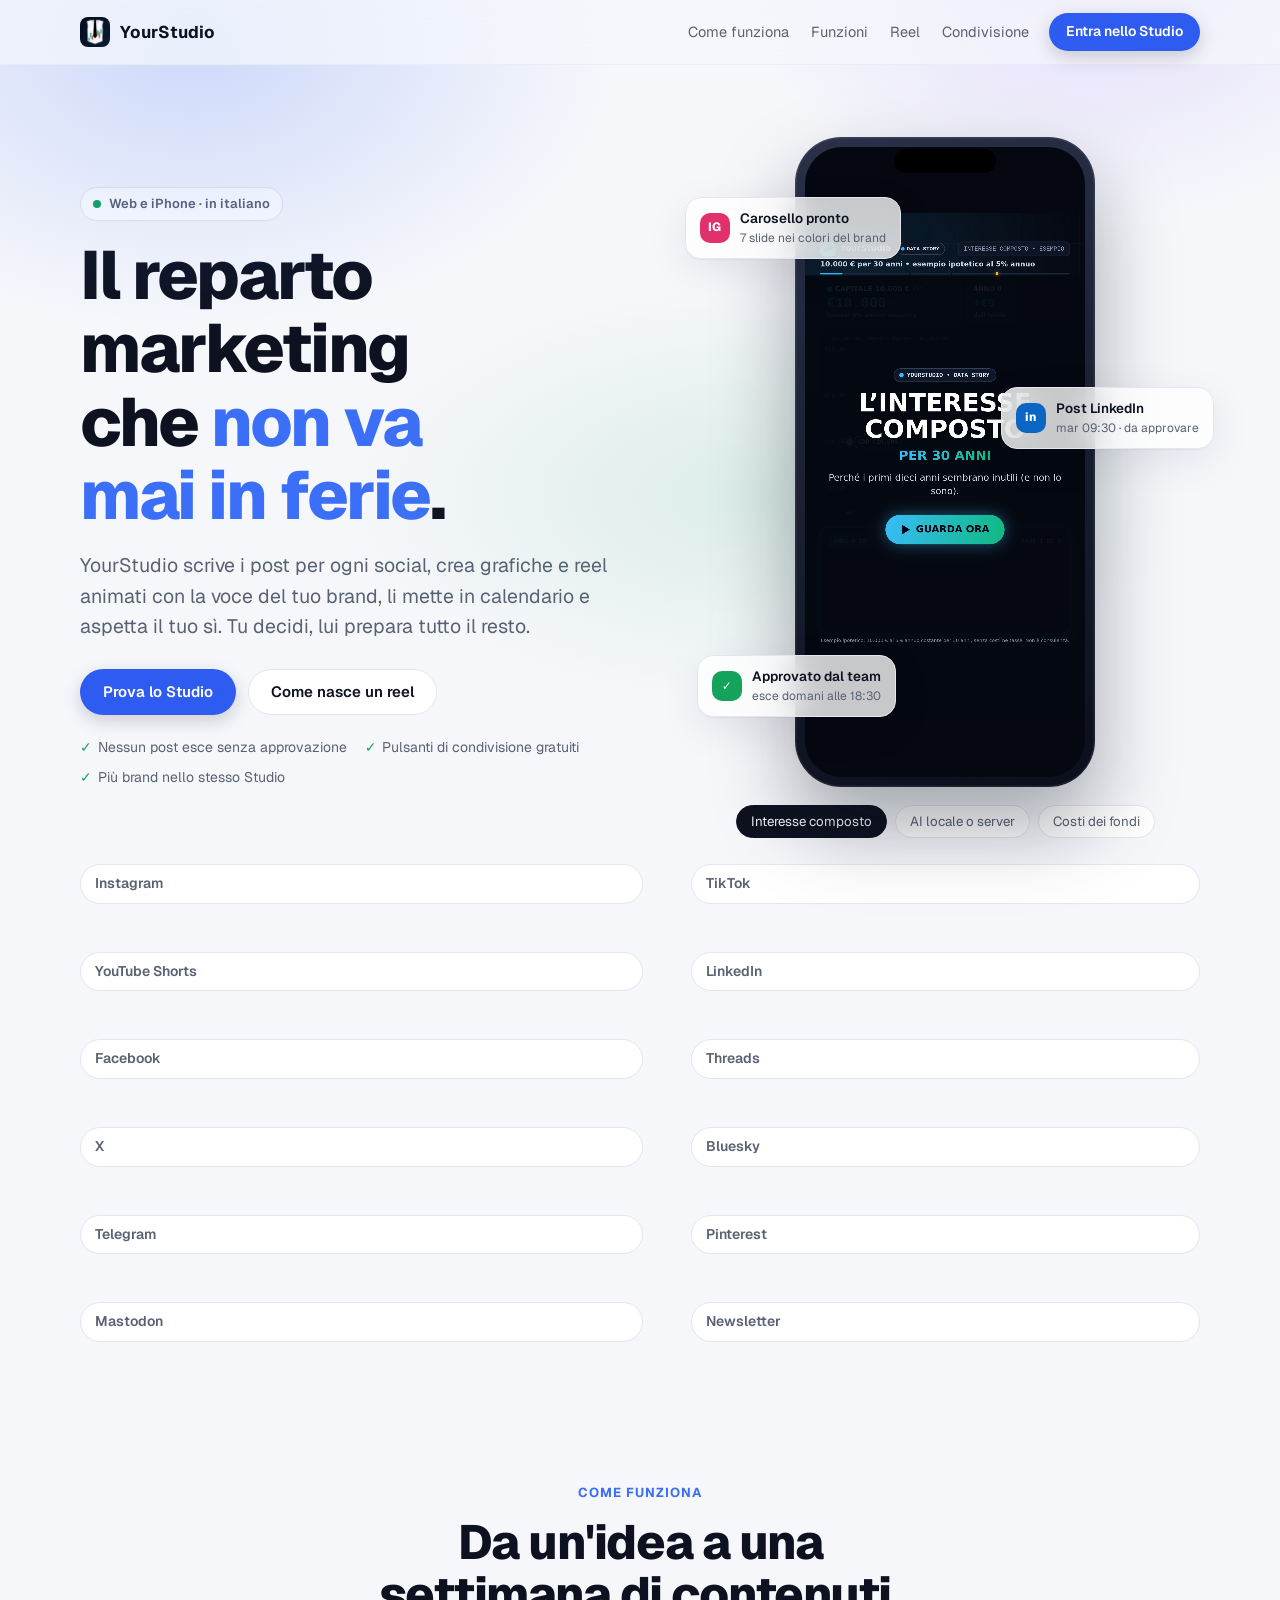
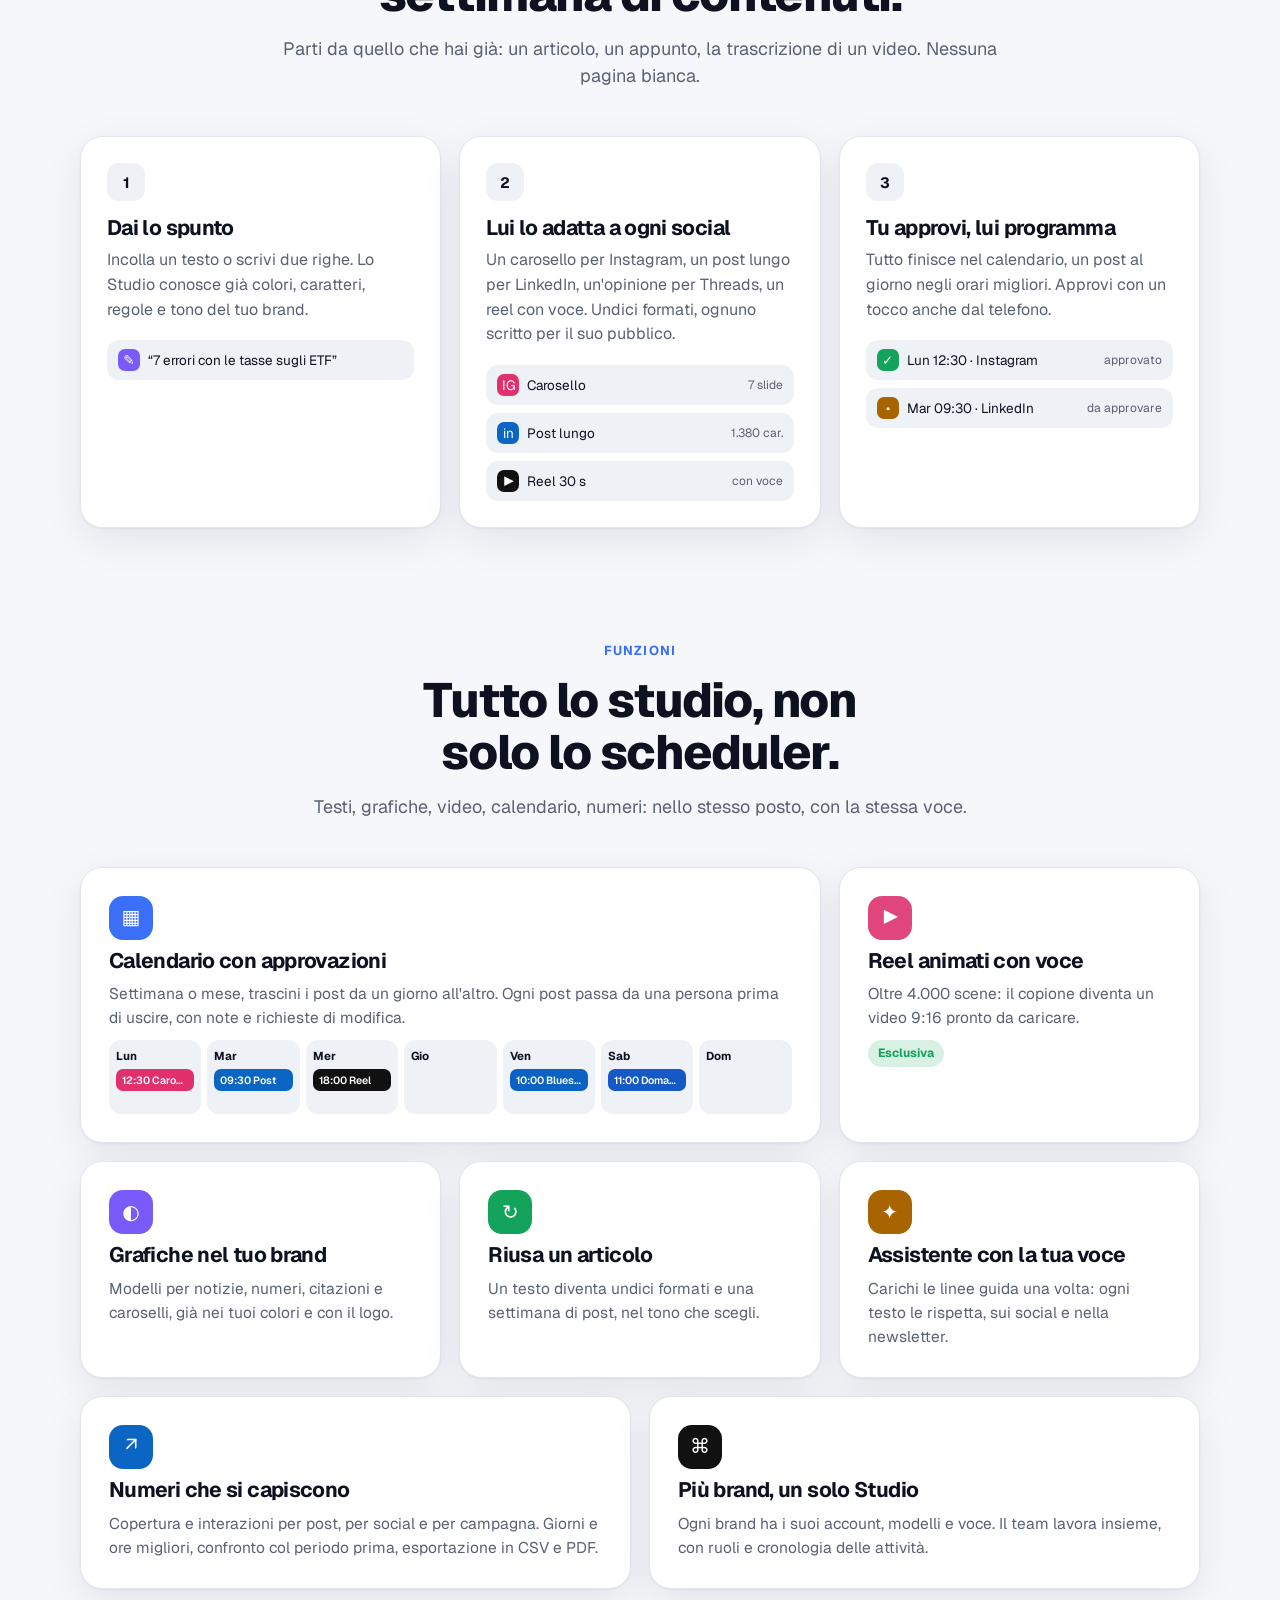
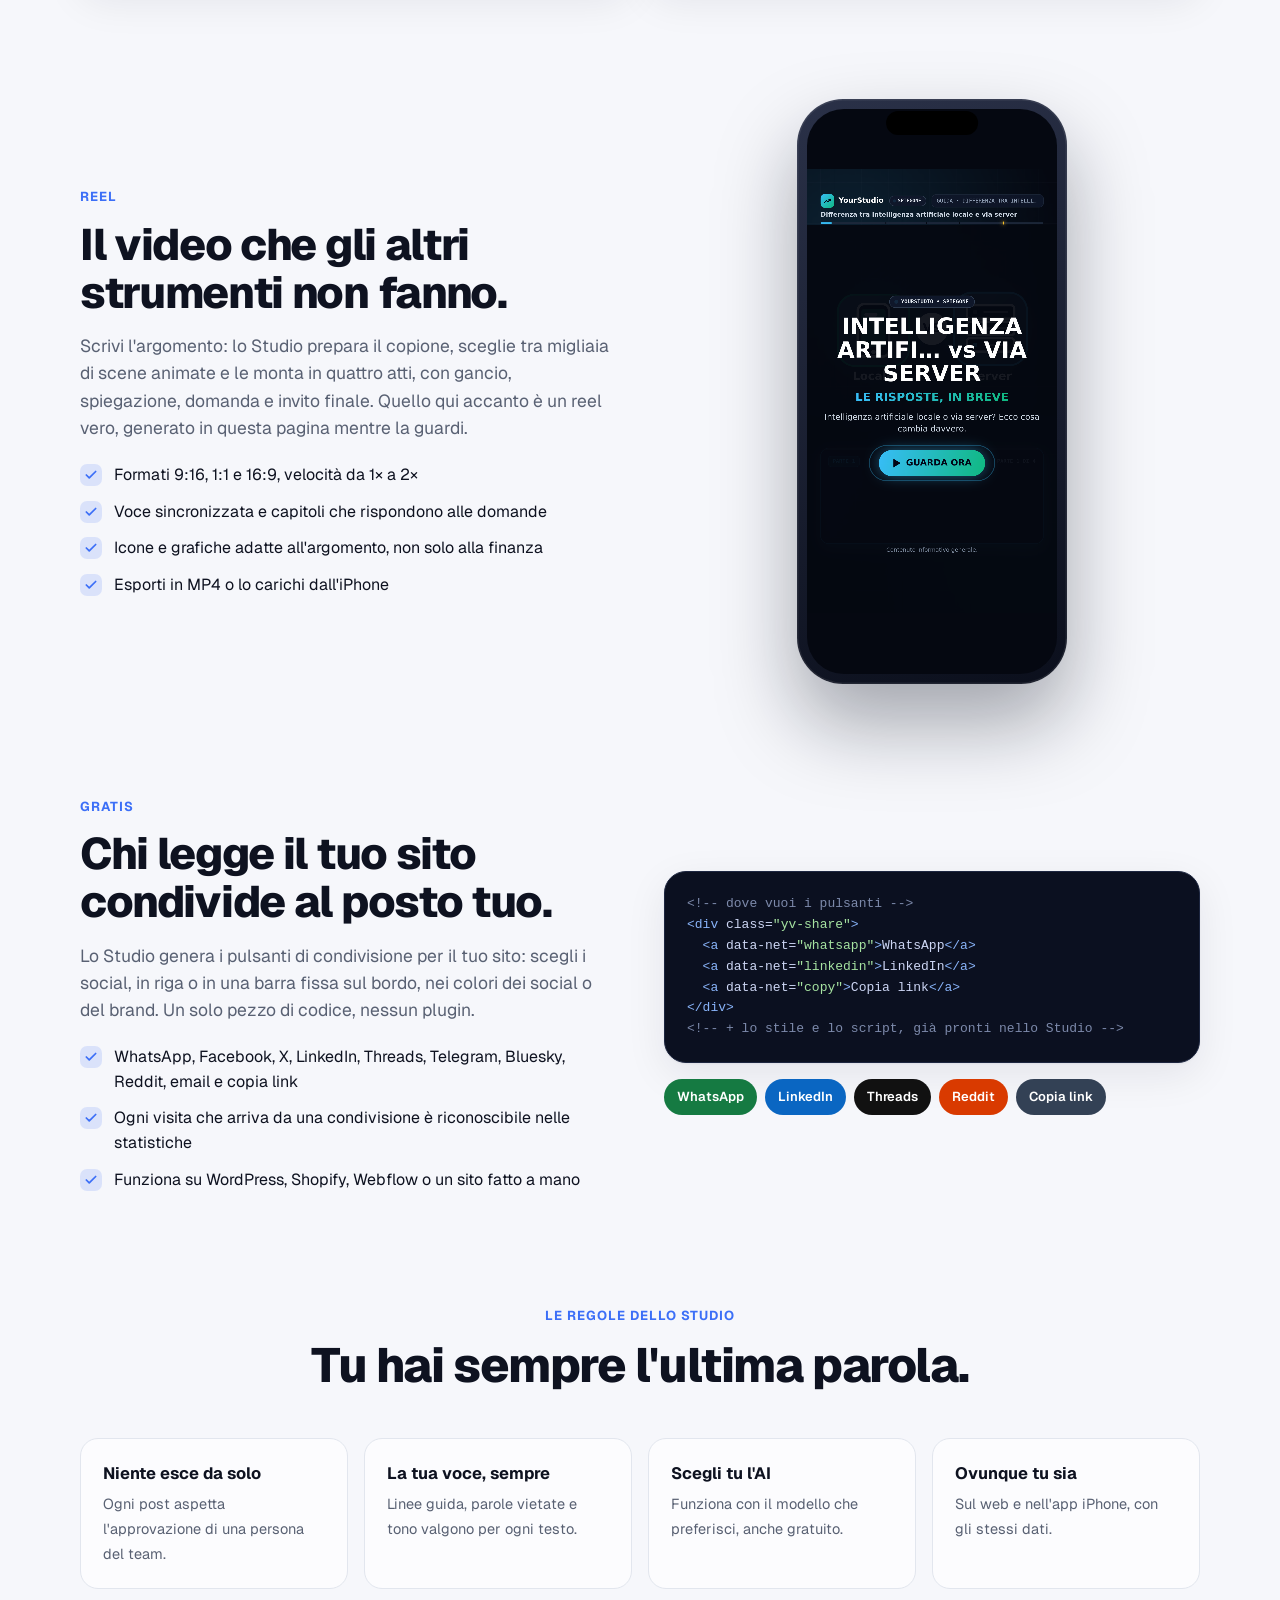
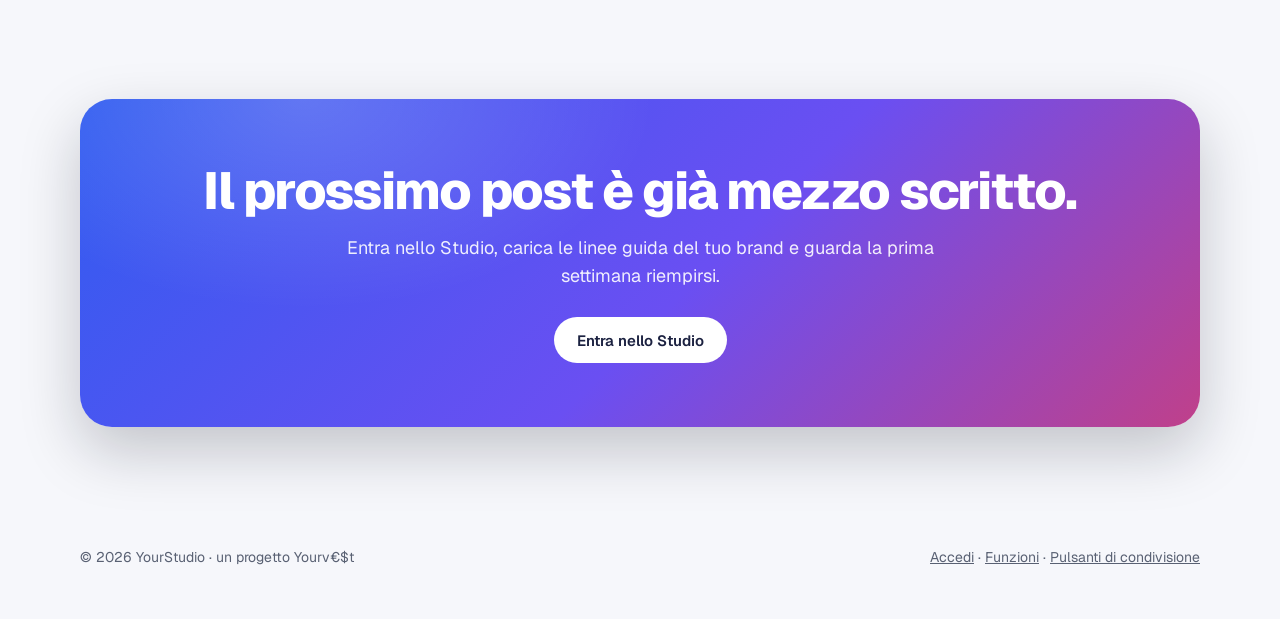
==== scopri.html @ 801dfdde "Pagina pubblica scopri.html, pulsanti condivisione e Riusa migliorati Co-Authored-By: Claude Opus 5." ====
<!doctype html>
<html lang="it">
<head>
<meta charset="utf-8">
<meta name="viewport" content="width=device-width,initial-scale=1,viewport-fit=cover">
<title>YourStudio · lo studio marketing in un'app</title>
<meta name="description" content="YourStudio scrive, disegna, monta i reel e programma i post per ogni social, con la voce del tuo brand. Tu approvi, lui fa il resto.">
<meta property="og:title" content="YourStudio · lo studio marketing in un'app">
<meta property="og:description" content="Post per ogni social, grafiche nel brand, reel animati con voce, calendario e approvazioni. Sul web e su iPhone.">
<link rel="icon" href="logo.png">
<link rel="preconnect" href="https://fonts.googleapis.com"><link rel="preconnect" href="https://fonts.gstatic.com" crossorigin>
<link href="https://fonts.googleapis.com/css2?family=Geist:wght@400;500;600;700;800&display=swap" rel="stylesheet">
<style>
:root{--bg:#f6f7fb;--surface:#fff;--sunk:#eef1f6;--line:#e2e6ee;--fg:#0e1220;--muted:#596173;--blue:#3c6ff7;--green:#14a35a;--pink:#e0457b;--amber:#a86400;--violet:#7a5af8;--shadow:0 1px 2px rgba(14,18,32,.05),0 12px 40px rgba(14,18,32,.08);--r:22px}
@media (prefers-color-scheme:dark){:root:not([data-theme="light"]){--bg:#0a0d16;--surface:#121726;--sunk:#182033;--line:#232c42;--fg:#eef1f8;--muted:#9aa4ba;--blue:#6d97ff;--green:#3ccf86;--pink:#ff6f9c;--amber:#ffb547;--violet:#a78bfa;--shadow:0 1px 0 rgba(255,255,255,.03) inset,0 20px 50px rgba(0,0,0,.45)}}
:root[data-theme="dark"]{--bg:#0a0d16;--surface:#121726;--sunk:#182033;--line:#232c42;--fg:#eef1f8;--muted:#9aa4ba;--blue:#6d97ff;--green:#3ccf86;--pink:#ff6f9c;--amber:#ffb547;--violet:#a78bfa;--shadow:0 1px 0 rgba(255,255,255,.03) inset,0 20px 50px rgba(0,0,0,.45)}
*{box-sizing:border-box}html{scroll-behavior:smooth}
body{margin:0;background:var(--bg);color:var(--fg);font:16px/1.55 'Geist',system-ui,-apple-system,'Segoe UI',sans-serif;-webkit-font-smoothing:antialiased;overflow-x:hidden}
a{color:inherit}
.wrap{max-width:1160px;margin:0 auto;padding:0 20px}
h1,h2,h3{margin:0;letter-spacing:-.03em;line-height:1.08;text-wrap:balance}
p{margin:0}
.glow{position:absolute;inset:-200px 0 auto;height:900px;pointer-events:none;background:radial-gradient(600px 400px at 15% 20%,color-mix(in srgb,var(--blue) 22%,transparent),transparent 70%),radial-gradient(500px 380px at 85% 10%,color-mix(in srgb,var(--violet) 18%,transparent),transparent 70%),radial-gradient(600px 300px at 60% 70%,color-mix(in srgb,var(--green) 12%,transparent),transparent 70%)}
.nav{position:sticky;top:0;z-index:20;backdrop-filter:blur(18px) saturate(160%);-webkit-backdrop-filter:blur(18px) saturate(160%);background:color-mix(in srgb,var(--bg) 72%,transparent);border-bottom:1px solid color-mix(in srgb,var(--line) 60%,transparent)}
.nav .wrap{display:flex;align-items:center;gap:20px;height:64px}
.brand{display:flex;align-items:center;gap:10px;font-weight:700;text-decoration:none;font-size:17px}
.brand img{width:30px;height:30px;border-radius:8px}
.nav .links{display:flex;gap:22px;margin-left:auto;font-size:14.5px;color:var(--muted)}
.nav .links a{text-decoration:none}.nav .links a:hover{color:var(--fg)}
.btn{display:inline-flex;align-items:center;justify-content:center;gap:8px;height:46px;padding:0 22px;border-radius:999px;font-weight:600;font-size:15px;text-decoration:none;border:1px solid var(--line);background:var(--surface);color:var(--fg);transition:transform .2s,box-shadow .2s}
.btn:hover{transform:translateY(-1px)}
.btn:focus-visible,.topics button:focus-visible,a:focus-visible{outline:3px solid color-mix(in srgb,var(--blue) 60%,transparent);outline-offset:2px}
.btn.primary{background:#2f5cf0;border-color:transparent;color:#fff;box-shadow:0 6px 18px rgba(14,18,32,.18)}
.btn.sm{height:38px;padding:0 16px;font-size:14px}
@media(max-width:760px){.nav .links{display:none}.nav .btn.sm{margin-left:auto}}
.hero{position:relative;padding:72px 0 40px}
.hero .wrap{display:grid;grid-template-columns:1.05fr .95fr;gap:48px;align-items:center}
.eyebrow{display:inline-flex;align-items:center;gap:8px;padding:6px 12px;border-radius:999px;background:var(--surface);border:1px solid var(--line);font-size:13px;font-weight:600;color:var(--muted)}
.eyebrow i{width:8px;height:8px;border-radius:50%;background:var(--green)}
.hero h1{font-size:clamp(40px,6vw,68px);font-weight:800;margin:18px 0}
.hero h1 em{font-style:normal;color:var(--blue)}
.hero .lead{font-size:clamp(17px,1.6vw,19.5px);color:var(--muted);max-width:560px}
.cta{display:flex;flex-wrap:wrap;gap:12px;margin-top:28px}
.ticks{display:flex;flex-wrap:wrap;gap:8px 18px;margin-top:22px;font-size:14px;color:var(--muted)}
.ticks span::before{content:'✓';color:var(--green);font-weight:800;margin-right:6px}
.stage{position:relative;display:grid;place-items:center;min-height:560px}
.phone{position:relative;width:min(300px,78vw);aspect-ratio:9/19.5;border-radius:46px;padding:10px;background:linear-gradient(160deg,#2a3148,#0b0f1c);box-shadow:0 40px 80px rgba(10,13,30,.35),inset 0 0 0 1.5px rgba(255,255,255,.08)}
.phone .screen{position:relative;width:100%;height:100%;border-radius:37px;overflow:hidden;background:#050811;display:grid;place-items:center}
.phone canvas{width:100%;aspect-ratio:9/16;display:block}
.phone .island{position:absolute;top:12px;left:50%;transform:translateX(-50%);width:34%;height:24px;border-radius:999px;background:#000;z-index:2}
.float{position:absolute;z-index:3;display:flex;align-items:center;gap:10px;padding:10px 14px;border-radius:16px;background:color-mix(in srgb,var(--surface) 78%,transparent);backdrop-filter:blur(16px);-webkit-backdrop-filter:blur(16px);border:1px solid var(--line);box-shadow:var(--shadow);font-size:13.5px;font-weight:600;white-space:nowrap}
.float small{display:block;font-weight:400;color:var(--muted);font-size:12px}
.float .dot{width:30px;height:30px;border-radius:10px;display:grid;place-items:center;color:#fff;font-weight:800;font-size:12px;flex:none}
.f1{top:60px;left:-6px}.f2{top:250px;right:-14px}.f3{bottom:70px;left:6px}
@media(max-width:960px){.hero .wrap{grid-template-columns:1fr}.stage{min-height:600px}}
@media(max-width:520px){.f1{left:0}.f2{right:0}.float{font-size:12.5px}}
.topics{display:flex;gap:8px;justify-content:center;flex-wrap:wrap;margin-top:18px}
.topics button{border:1px solid var(--line);background:var(--surface);color:var(--muted);border-radius:999px;padding:7px 14px;font:600 13px/1.2 inherit;font-family:inherit;cursor:pointer}
.topics button[aria-pressed="true"]{background:var(--fg);color:var(--bg);border-color:var(--fg)}
.nets{display:flex;flex-wrap:wrap;justify-content:center;gap:10px;padding:26px 20px 8px}
.nets span{padding:8px 14px;border-radius:999px;background:var(--surface);border:1px solid var(--line);font-size:14px;font-weight:600;color:var(--muted)}
section.block{padding:90px 0}
.head{max-width:720px;margin:0 auto 46px;text-align:center}
.kick{font-size:13px;font-weight:700;letter-spacing:.08em;text-transform:uppercase;color:var(--blue)}
.head h2{font-size:clamp(32px,4.2vw,48px);font-weight:800;margin:12px 0 14px}
.head p{color:var(--muted);font-size:18px}
.flow{display:grid;grid-template-columns:repeat(3,1fr);gap:18px}
.step{position:relative;padding:26px;border-radius:var(--r);background:var(--surface);border:1px solid var(--line);box-shadow:var(--shadow)}
.step b.n{display:grid;place-items:center;width:38px;height:38px;border-radius:12px;background:var(--sunk);font-size:15px;margin-bottom:16px}
.step h3{font-size:21px;margin-bottom:8px}.step p{color:var(--muted)}
.step .mini{margin-top:18px;display:grid;gap:8px}
.chip{display:flex;align-items:center;gap:8px;padding:9px 11px;border-radius:12px;background:var(--sunk);font-size:13.5px}
.chip i{width:22px;height:22px;border-radius:7px;flex:none;display:grid;place-items:center;color:#fff;font:800 10px/1 inherit;font-family:inherit;font-style:normal}
.chip .t{color:var(--muted);margin-left:auto;font-size:12px}
@media(max-width:900px){.flow{grid-template-columns:1fr}}
.bento{display:grid;grid-template-columns:repeat(6,1fr);gap:18px}
.tile{position:relative;overflow:hidden;padding:28px;border-radius:var(--r);background:var(--surface);border:1px solid var(--line);box-shadow:var(--shadow);grid-column:span 2;display:flex;flex-direction:column;gap:10px}
.tile.w3{grid-column:span 3}.tile.w4{grid-column:span 4}
.tile .ic{width:44px;height:44px;border-radius:14px;display:grid;place-items:center;color:#fff;font-size:20px}
.tile h3{font-size:21px}.tile p{color:var(--muted);font-size:15.5px}
.tile .tag{align-self:flex-start;font-size:12px;font-weight:700;padding:4px 10px;border-radius:999px;background:color-mix(in srgb,var(--green) 16%,transparent);color:var(--green)}
@media(max-width:960px){.bento{grid-template-columns:1fr 1fr}.tile,.tile.w3,.tile.w4{grid-column:span 1}.tile.w4{grid-column:1/-1}}
@media(max-width:620px){.bento{grid-template-columns:1fr}.tile.w4{grid-column:auto}}
.cal{display:grid;grid-template-columns:repeat(7,minmax(0,1fr));gap:6px;margin-top:auto}
.cal div{min-height:74px;border-radius:12px;background:var(--sunk);padding:7px;font-size:11px;color:var(--muted);display:flex;flex-direction:column;gap:4px;min-width:0}
.cal div b{color:var(--fg);font-size:11.5px}
.cal em{font-style:normal;padding:3px 6px;border-radius:7px;color:#fff;font-weight:600;font-size:10.5px;white-space:nowrap;overflow:hidden;text-overflow:ellipsis}
.split{display:grid;grid-template-columns:1fr 1fr;gap:48px;align-items:center}
.split h2{font-size:clamp(30px,3.8vw,44px);font-weight:800;margin:12px 0 16px}
.split p.lead{color:var(--muted);font-size:17.5px}
.list{list-style:none;padding:0;margin:22px 0 0;display:grid;gap:12px}
.list li{display:flex;gap:12px;align-items:flex-start}.list li::before{content:'';flex:none;width:22px;height:22px;margin-top:1px;border-radius:7px;background:color-mix(in srgb,var(--blue) 15%,transparent) url("data:image/svg+xml,%3Csvg xmlns='http://www.w3.org/2000/svg' viewBox='0 0 24 24' fill='none' stroke='%233c6ff7' stroke-width='3' stroke-linecap='round' stroke-linejoin='round'%3E%3Cpath d='M20 6 9 17l-5-5'/%3E%3C/svg%3E") center/14px no-repeat}
.split>*,.hero .wrap>*{min-width:0}
@media(max-width:900px){.split{grid-template-columns:1fr}}
.code{margin:0;border-radius:var(--r);background:#0b1020;color:#cdd6f4;padding:22px;font:13px/1.6 ui-monospace,'SF Mono',Menlo,monospace;overflow:auto;box-shadow:var(--shadow);border:1px solid #1d2640}
.code .c{color:#7d8aab}.code .k{color:#89b4fa}.code .s{color:#a6e3a1}
.sharebar{display:flex;flex-wrap:wrap;gap:8px;margin-top:16px}
.sharebar span{padding:8px 13px;border-radius:999px;color:#fff;font-weight:600;font-size:13px}
.rules{display:grid;grid-template-columns:repeat(4,1fr);gap:16px}
.rule{padding:22px;border-radius:18px;border:1px solid var(--line);background:color-mix(in srgb,var(--surface) 70%,transparent)}
.rule b{display:block;font-size:16.5px;margin-bottom:6px}.rule span{color:var(--muted);font-size:14.5px}
@media(max-width:900px){.rules{grid-template-columns:1fr 1fr}}@media(max-width:520px){.rules{grid-template-columns:1fr}}
.final{margin:20px auto 90px;max-width:1120px;border-radius:32px;padding:64px 28px;text-align:center;color:#fff;background:radial-gradient(500px 300px at 20% 0%,rgba(255,255,255,.18),transparent 70%),linear-gradient(135deg,#2f5cf0,#6a4ff2 55%,#c0408a);box-shadow:0 24px 60px rgba(14,18,32,.22)}
.final h2{font-size:clamp(32px,4.6vw,52px);font-weight:800}
.final p{opacity:.9;font-size:18px;margin:14px auto 28px;max-width:600px}
.final .btn{background:#fff;color:#1b2140;border-color:transparent}
footer{padding:30px 0 50px;color:var(--muted);font-size:14px}
footer .wrap{display:flex;flex-wrap:wrap;gap:12px 24px;justify-content:space-between}
.reveal{opacity:0;transform:translateY(16px);transition:opacity .7s cubic-bezier(.16,1,.3,1),transform .7s cubic-bezier(.16,1,.3,1)}
.reveal.in{opacity:1;transform:none}
@media(prefers-reduced-motion:reduce){.reveal{opacity:1;transform:none;transition:none}html{scroll-behavior:auto}}
</style>
</head>
<body>
<nav class="nav" aria-label="Principale"><div class="wrap">
  <a class="brand" href="#top"><img src="logo.png" alt="">YourStudio</a>
  <div class="links"><a href="#come">Come funziona</a><a href="#funzioni">Funzioni</a><a href="#reel">Reel</a><a href="#condivisione">Condivisione</a></div>
  <a class="btn sm primary" href="./">Entra nello Studio</a>
</div></nav>

<header class="hero" id="top">
  <div class="glow" aria-hidden="true"></div>
  <div class="wrap">
    <div>
      <span class="eyebrow"><i></i>Web e iPhone · in italiano</span>
      <h1>Il reparto marketing che <em>non va mai in ferie</em>.</h1>
      <p class="lead">YourStudio scrive i post per ogni social, crea grafiche e reel animati con la voce del tuo brand, li mette in calendario e aspetta il tuo sì. Tu decidi, lui prepara tutto il resto.</p>
      <div class="cta"><a class="btn primary" href="./">Prova lo Studio</a><a class="btn" href="#reel">Come nasce un reel</a></div>
      <div class="ticks"><span>Nessun post esce senza approvazione</span><span>Pulsanti di condivisione gratuiti</span><span>Più brand nello stesso Studio</span></div>
    </div>
    <div>
      <div class="stage">
        <div class="phone" role="img" aria-label="Anteprima di un reel generato da YourStudio"><div class="island"></div><div class="screen"><canvas id="reel" width="540" height="960"></canvas></div></div>
        <div class="float f1"><span class="dot" style="background:#E1306C">IG</span><span>Carosello pronto<small>7 slide nei colori del brand</small></span></div>
        <div class="float f2"><span class="dot" style="background:#0A66C2">in</span><span>Post LinkedIn<small>mar 09:30 · da approvare</small></span></div>
        <div class="float f3"><span class="dot" style="background:var(--green)">✓</span><span>Approvato dal team<small>esce domani alle 18:30</small></span></div>
      </div>
      <div class="topics" role="group" aria-label="Argomento del reel di prova">
        <button type="button" aria-pressed="true" data-t="spiegami cos’è l’interesse composto">Interesse composto</button>
        <button type="button" aria-pressed="false" data-t="differenza tra intelligenza artificiale locale e via server">AI locale o server</button>
        <button type="button" aria-pressed="false" data-t="differenza tra TER 0,15% e 1,5%">Costi dei fondi</button>
      </div>
    </div>
  </div>
  <div class="wrap nets" aria-label="Social supportati"><span>Instagram</span><span>TikTok</span><span>YouTube Shorts</span><span>LinkedIn</span><span>Facebook</span><span>Threads</span><span>X</span><span>Bluesky</span><span>Telegram</span><span>Pinterest</span><span>Mastodon</span><span>Newsletter</span></div>
</header>

<main>
<section class="block" id="come"><div class="wrap">
  <div class="head reveal"><span class="kick">Come funziona</span><h2>Da un'idea a una settimana di contenuti.</h2><p>Parti da quello che hai già: un articolo, un appunto, la trascrizione di un video. Nessuna pagina bianca.</p></div>
  <div class="flow">
    <div class="step reveal"><b class="n">1</b><h3>Dai lo spunto</h3><p>Incolla un testo o scrivi due righe. Lo Studio conosce già colori, caratteri, regole e tono del tuo brand.</p>
      <div class="mini"><div class="chip"><i style="background:var(--violet)">✎</i>“7 errori con le tasse sugli ETF”</div></div></div>
    <div class="step reveal"><b class="n">2</b><h3>Lui lo adatta a ogni social</h3><p>Un carosello per Instagram, un post lungo per LinkedIn, un'opinione per Threads, un reel con voce. Undici formati, ognuno scritto per il suo pubblico.</p>
      <div class="mini"><div class="chip"><i style="background:#E1306C">IG</i>Carosello<span class="t">7 slide</span></div><div class="chip"><i style="background:#0A66C2">in</i>Post lungo<span class="t">1.380 car.</span></div><div class="chip"><i style="background:#111">▶</i>Reel 30 s<span class="t">con voce</span></div></div></div>
    <div class="step reveal"><b class="n">3</b><h3>Tu approvi, lui programma</h3><p>Tutto finisce nel calendario, un post al giorno negli orari migliori. Approvi con un tocco anche dal telefono.</p>
      <div class="mini"><div class="chip"><i style="background:var(--green)">✓</i>Lun 12:30 · Instagram<span class="t">approvato</span></div><div class="chip"><i style="background:var(--amber)">•</i>Mar 09:30 · LinkedIn<span class="t">da approvare</span></div></div></div>
  </div>
</div></section>

<section class="block" id="funzioni" style="padding-top:20px"><div class="wrap">
  <div class="head reveal"><span class="kick">Funzioni</span><h2>Tutto lo studio, non solo lo scheduler.</h2><p>Testi, grafiche, video, calendario, numeri: nello stesso posto, con la stessa voce.</p></div>
  <div class="bento">
    <div class="tile w4 reveal"><span class="ic" style="background:var(--blue)" aria-hidden="true">▦</span><h3>Calendario con approvazioni</h3><p>Settimana o mese, trascini i post da un giorno all'altro. Ogni post passa da una persona prima di uscire, con note e richieste di modifica.</p>
      <div class="cal" aria-hidden="true"><div><b>Lun</b><em style="background:#E1306C">12:30 Carosello</em></div><div><b>Mar</b><em style="background:#0A66C2">09:30 Post</em></div><div><b>Mer</b><em style="background:#111">18:00 Reel</em></div><div><b>Gio</b></div><div><b>Ven</b><em style="background:#0b62c4">10:00 Bluesky</em></div><div><b>Sab</b><em style="background:#1559c7">11:00 Domanda</em></div><div><b>Dom</b></div></div></div>
    <div class="tile reveal"><span class="ic" style="background:var(--pink)" aria-hidden="true">▶</span><h3>Reel animati con voce</h3><p>Oltre 4.000 scene: il copione diventa un video 9:16 pronto da caricare.</p><span class="tag">Esclusiva</span></div>
    <div class="tile reveal"><span class="ic" style="background:var(--violet)" aria-hidden="true">◐</span><h3>Grafiche nel tuo brand</h3><p>Modelli per notizie, numeri, citazioni e caroselli, già nei tuoi colori e con il logo.</p></div>
    <div class="tile reveal"><span class="ic" style="background:var(--green)" aria-hidden="true">↻</span><h3>Riusa un articolo</h3><p>Un testo diventa undici formati e una settimana di post, nel tono che scegli.</p></div>
    <div class="tile reveal"><span class="ic" style="background:var(--amber)" aria-hidden="true">✦</span><h3>Assistente con la tua voce</h3><p>Carichi le linee guida una volta: ogni testo le rispetta, sui social e nella newsletter.</p></div>
    <div class="tile w3 reveal"><span class="ic" style="background:#0A66C2" aria-hidden="true">↗</span><h3>Numeri che si capiscono</h3><p>Copertura e interazioni per post, per social e per campagna. Giorni e ore migliori, confronto col periodo prima, esportazione in CSV e PDF.</p></div>
    <div class="tile w3 reveal"><span class="ic" style="background:#111" aria-hidden="true">⌘</span><h3>Più brand, un solo Studio</h3><p>Ogni brand ha i suoi account, modelli e voce. Il team lavora insieme, con ruoli e cronologia delle attività.</p></div>
  </div>
</div></section>

<section class="block" id="reel" style="padding-top:20px"><div class="wrap split">
  <div class="reveal"><span class="kick">Reel</span><h2>Il video che gli altri strumenti non fanno.</h2>
    <p class="lead">Scrivi l'argomento: lo Studio prepara il copione, sceglie tra migliaia di scene animate e le monta in quattro atti, con gancio, spiegazione, domanda e invito finale. Quello qui accanto è un reel vero, generato in questa pagina mentre la guardi.</p>
    <ul class="list"><li>Formati 9:16, 1:1 e 16:9, velocità da 1× a 2×</li><li>Voce sincronizzata e capitoli che rispondono alle domande</li><li>Icone e grafiche adatte all'argomento, non solo alla finanza</li><li>Esporti in MP4 o lo carichi dall'iPhone</li></ul></div>
  <div class="reveal" style="display:grid;place-items:center"><div class="phone" style="width:min(270px,70vw)" role="img" aria-label="Secondo esempio di reel generato"><div class="island"></div><div class="screen"><canvas id="reel2" width="540" height="960"></canvas></div></div></div>
</div></section>

<section class="block" id="condivisione" style="padding-top:20px"><div class="wrap split">
  <div class="reveal"><span class="kick">Gratis</span><h2>Chi legge il tuo sito condivide al posto tuo.</h2>
    <p class="lead">Lo Studio genera i pulsanti di condivisione per il tuo sito: scegli i social, in riga o in una barra fissa sul bordo, nei colori dei social o del brand. Un solo pezzo di codice, nessun plugin.</p>
    <ul class="list"><li>WhatsApp, Facebook, X, LinkedIn, Threads, Telegram, Bluesky, Reddit, email e copia link</li><li>Ogni visita che arriva da una condivisione è riconoscibile nelle statistiche</li><li>Funziona su WordPress, Shopify, Webflow o un sito fatto a mano</li></ul></div>
  <div class="reveal"><pre class="code" aria-label="Esempio di codice dei pulsanti"><span class="c">&lt;!-- dove vuoi i pulsanti --&gt;</span>
<span class="k">&lt;div</span> class=<span class="s">"yv-share"</span><span class="k">&gt;</span>
  <span class="k">&lt;a</span> data-net=<span class="s">"whatsapp"</span><span class="k">&gt;</span>WhatsApp<span class="k">&lt;/a&gt;</span>
  <span class="k">&lt;a</span> data-net=<span class="s">"linkedin"</span><span class="k">&gt;</span>LinkedIn<span class="k">&lt;/a&gt;</span>
  <span class="k">&lt;a</span> data-net=<span class="s">"copy"</span><span class="k">&gt;</span>Copia link<span class="k">&lt;/a&gt;</span>
<span class="k">&lt;/div&gt;</span>
<span class="c">&lt;!-- + lo stile e lo script, già pronti nello Studio --&gt;</span></pre>
    <div class="sharebar" aria-hidden="true"><span style="background:#157a42">WhatsApp</span><span style="background:#0A66C2">LinkedIn</span><span style="background:#111">Threads</span><span style="background:#d93a00">Reddit</span><span style="background:#334155">Copia link</span></div></div>
</div></section>

<section class="block" style="padding-top:20px"><div class="wrap">
  <div class="head reveal"><span class="kick">Le regole dello Studio</span><h2>Tu hai sempre l'ultima parola.</h2></div>
  <div class="rules">
    <div class="rule reveal"><b>Niente esce da solo</b><span>Ogni post aspetta l'approvazione di una persona del team.</span></div>
    <div class="rule reveal"><b>La tua voce, sempre</b><span>Linee guida, parole vietate e tono valgono per ogni testo.</span></div>
    <div class="rule reveal"><b>Scegli tu l'AI</b><span>Funziona con il modello che preferisci, anche gratuito.</span></div>
    <div class="rule reveal"><b>Ovunque tu sia</b><span>Sul web e nell'app iPhone, con gli stessi dati.</span></div>
  </div>
</div></section>

<section class="wrap"><div class="final reveal">
  <h2>Il prossimo post è già mezzo scritto.</h2>
  <p>Entra nello Studio, carica le linee guida del tuo brand e guarda la prima settimana riempirsi.</p>
  <a class="btn" href="./">Entra nello Studio</a>
</div></section>
</main>

<footer><div class="wrap"><span>© 2026 YourStudio · un progetto Yourv€$t</span><span><a href="./">Accedi</a> · <a href="#funzioni">Funzioni</a> · <a href="#condivisione">Pulsanti di condivisione</a></span></div></footer>

<script src="video-engine.js"></script>
<script>
(function () {
  var E = window.VideoEngine
  var reduce = matchMedia('(prefers-reduced-motion: reduce)').matches
  function player(canvas, topic) {
    if (!E || !canvas) return null
    var ctx = canvas.getContext('2d'), pl = null, t0 = 0, seen = false
    function load(t) {
      try { pl = E.plan(E.fromTopic(t, { brand: { name: 'YourStudio' } }).config, {}) } catch (e) { pl = null; return }
      canvas.width = pl.W; canvas.height = pl.H; t0 = performance.now()
      if (reduce) paint(Math.min(pl.total * 0.25, 4))
    }
    function paint(t) { try { E.draw(ctx, pl, t) } catch (e) { /* engine keeps the last frame */ } }
    function frame(now) {
      if (pl && seen) paint(((now - t0) / 1000) % pl.total)
      requestAnimationFrame(frame)
    }
    // only animate while on screen: two full-HD canvases are not free
    if ('IntersectionObserver' in window) new IntersectionObserver(function (es) { seen = es[0].isIntersecting }).observe(canvas); else seen = true
    load(topic)
    if (!reduce) requestAnimationFrame(frame)
    return { load: load }
  }
  var a = player(document.getElementById('reel'), 'spiegami cos’è l’interesse composto')
  player(document.getElementById('reel2'), 'differenza tra intelligenza artificiale locale e via server')
  document.querySelectorAll('.topics button').forEach(function (b) {
    b.addEventListener('click', function () {
      document.querySelectorAll('.topics button').forEach(function (x) { x.setAttribute('aria-pressed', x === b ? 'true' : 'false') })
      a && a.load(b.dataset.t)
    })
  })
  var io = 'IntersectionObserver' in window ? new IntersectionObserver(function (es) { es.forEach(function (e) { if (e.isIntersecting) { e.target.classList.add('in'); io.unobserve(e.target) } }) }, { threshold: .12 }) : null
  document.querySelectorAll('.reveal').forEach(function (el) { io ? io.observe(el) : el.classList.add('in') })
})()
</script>
</body>
</html>
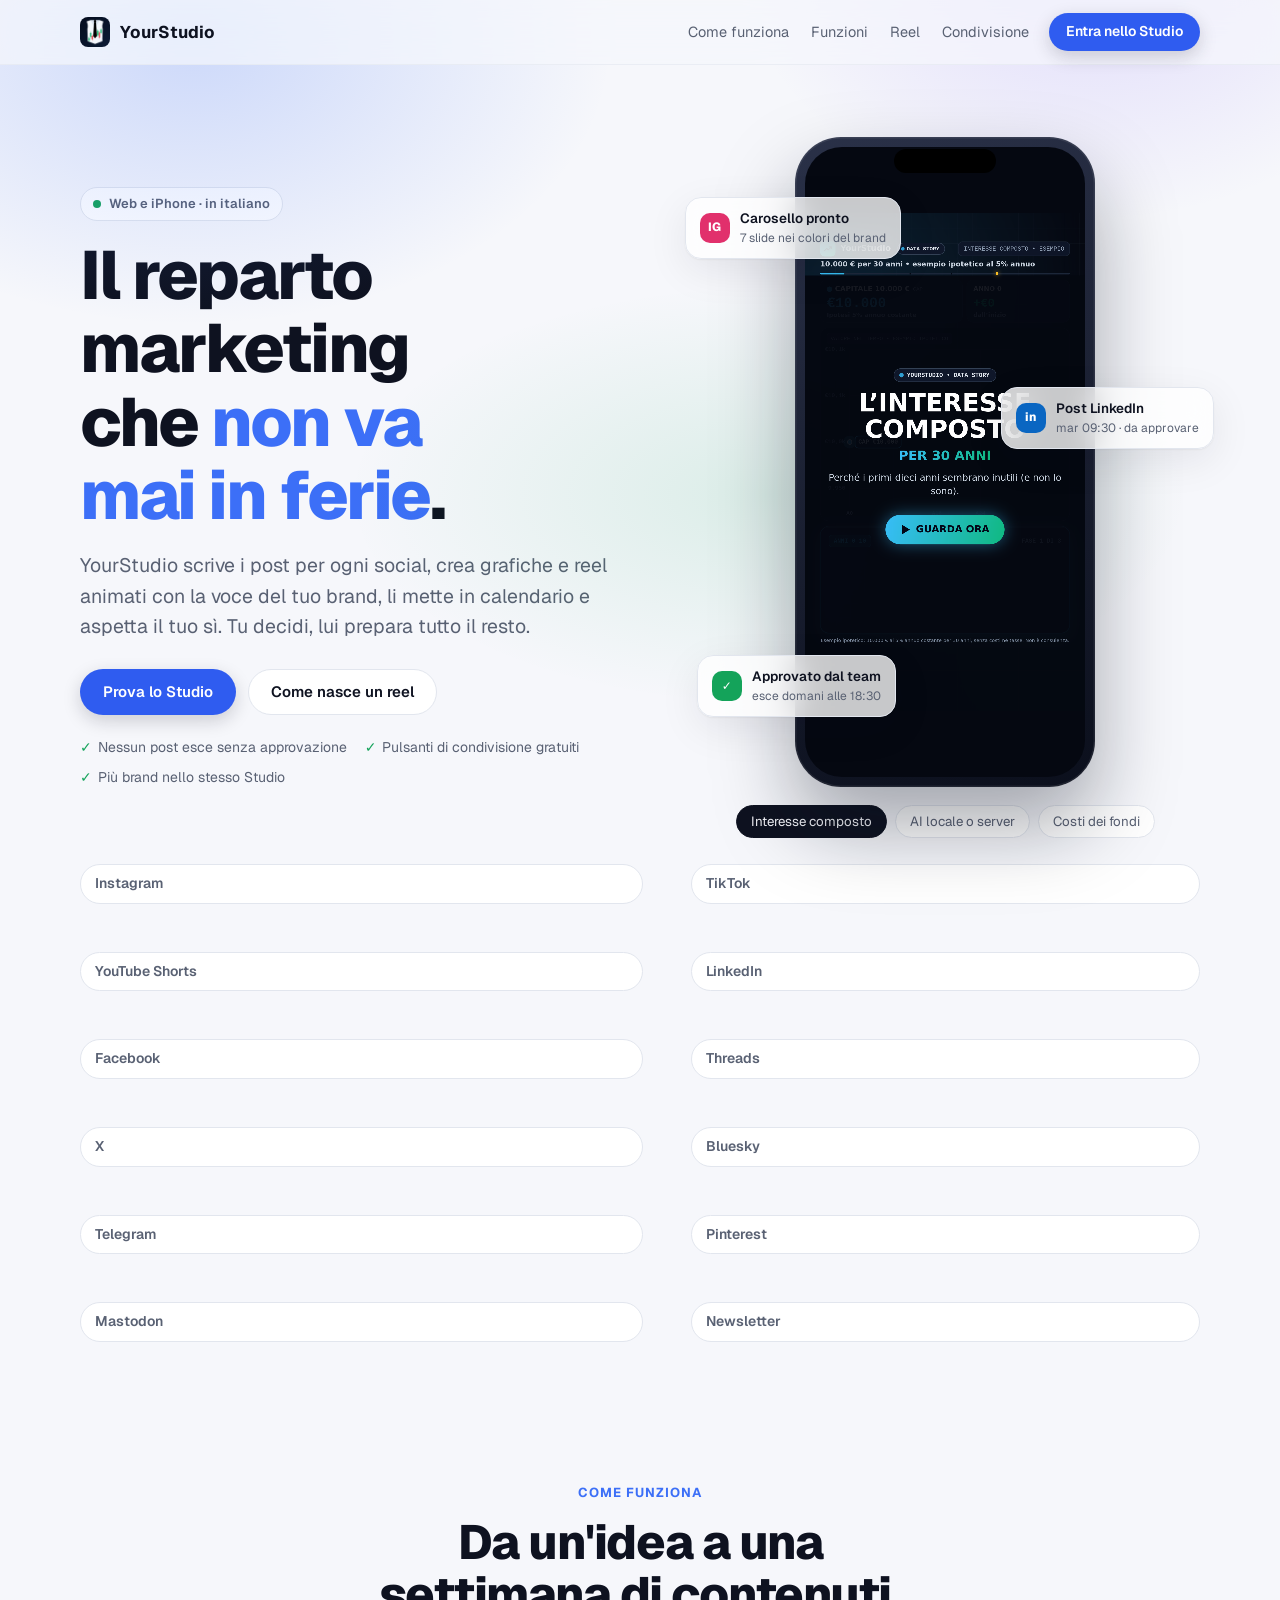
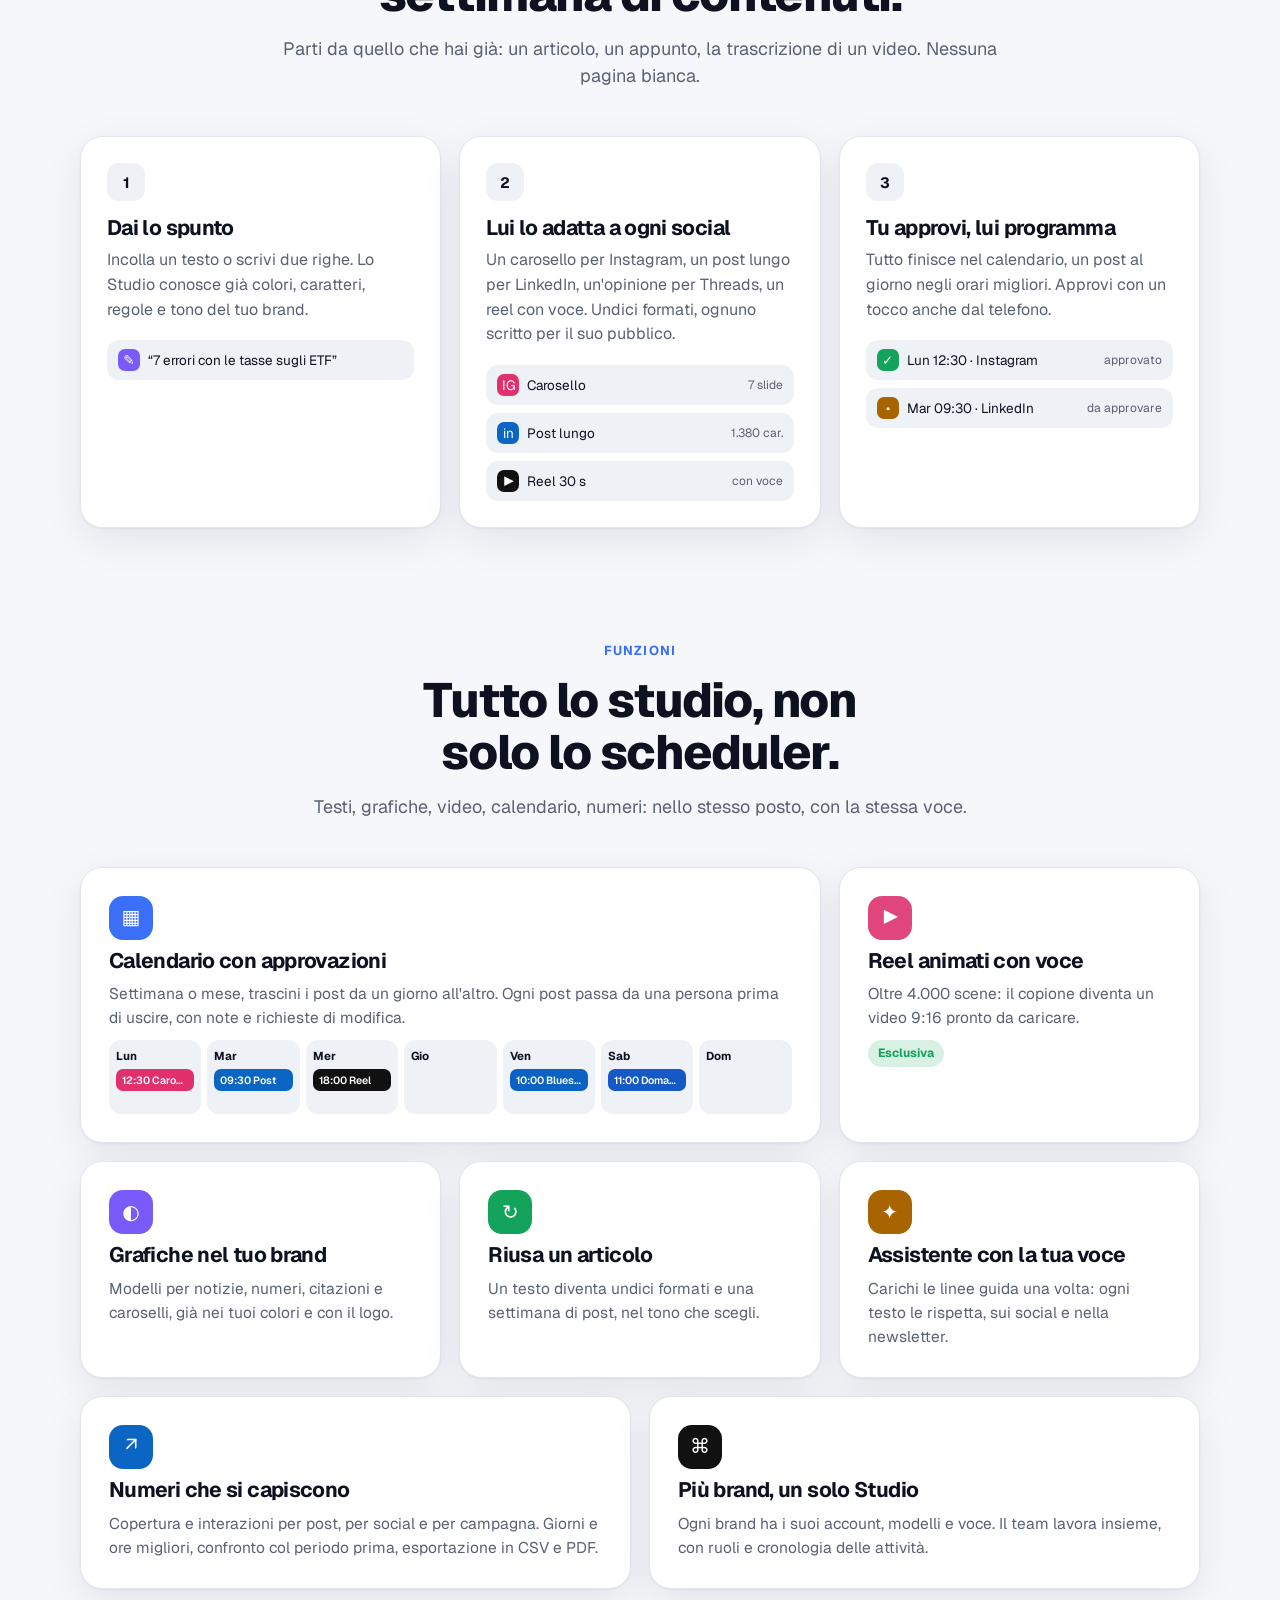
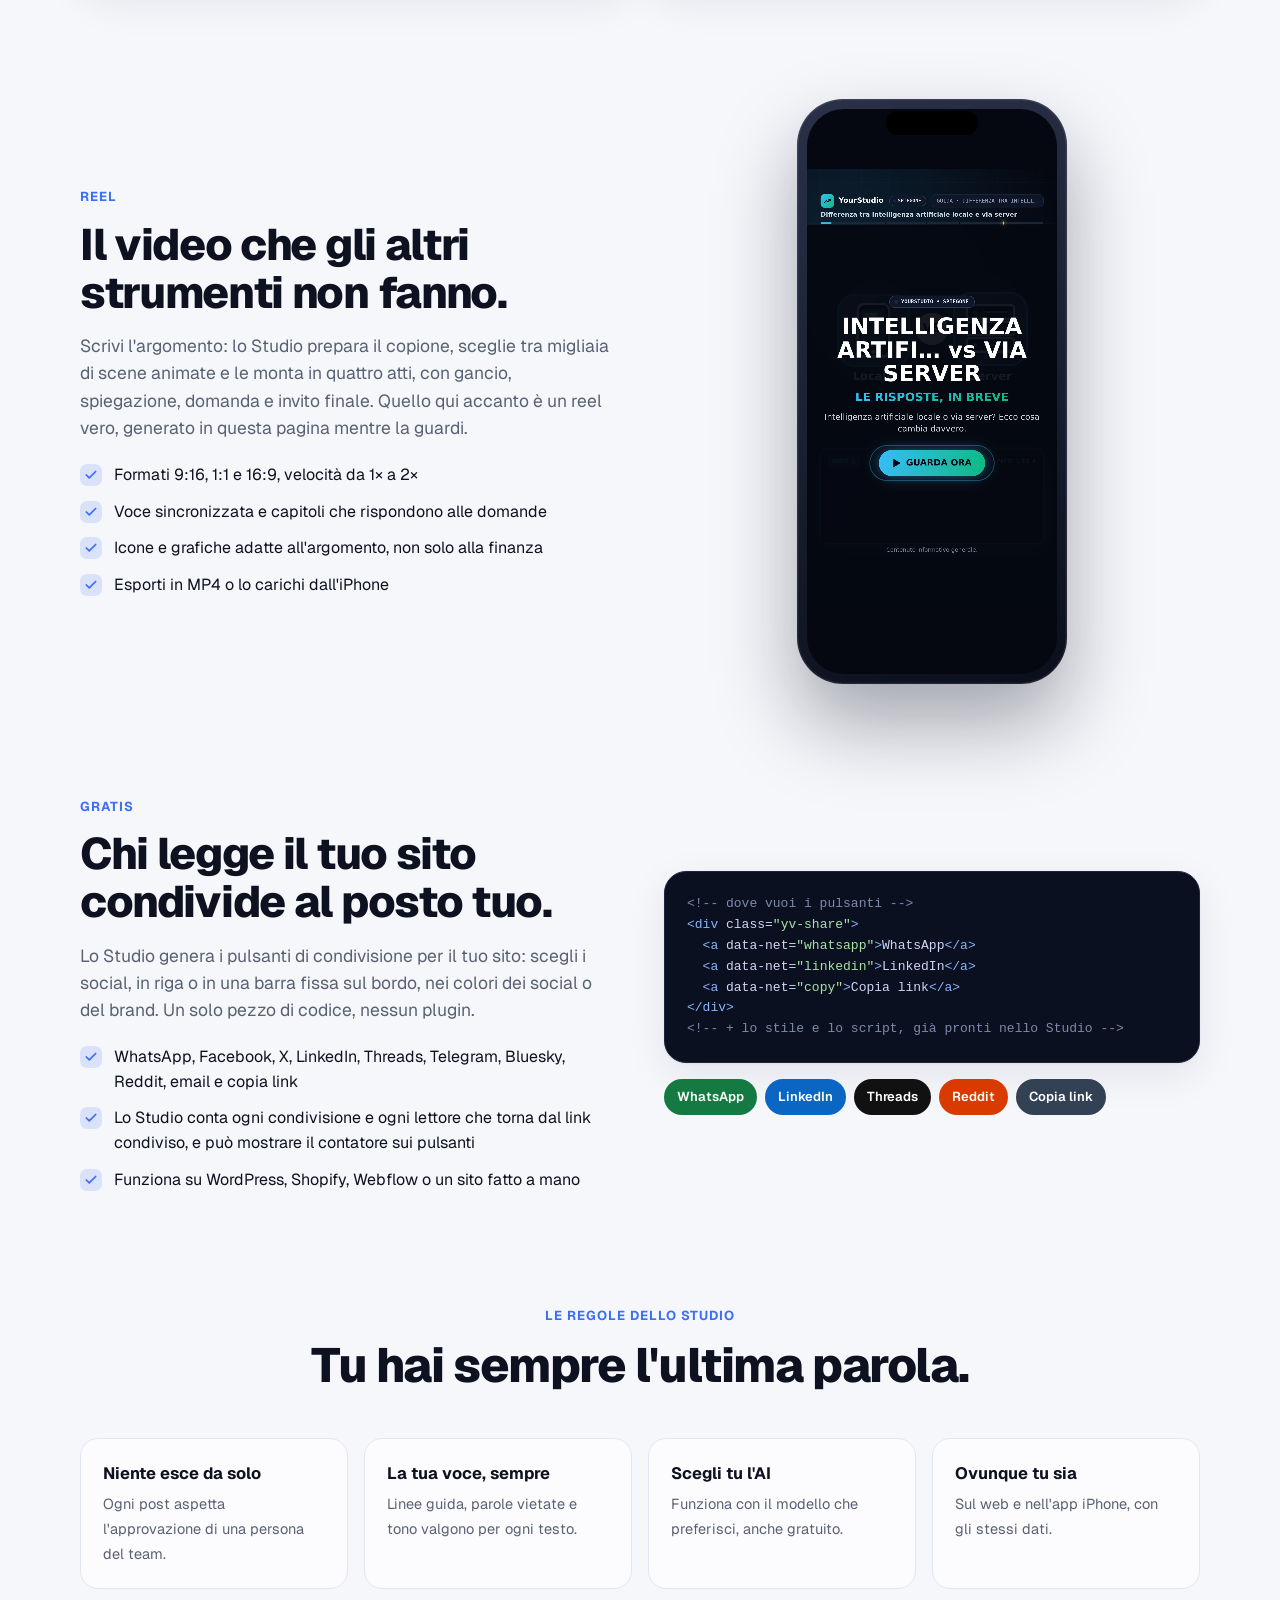
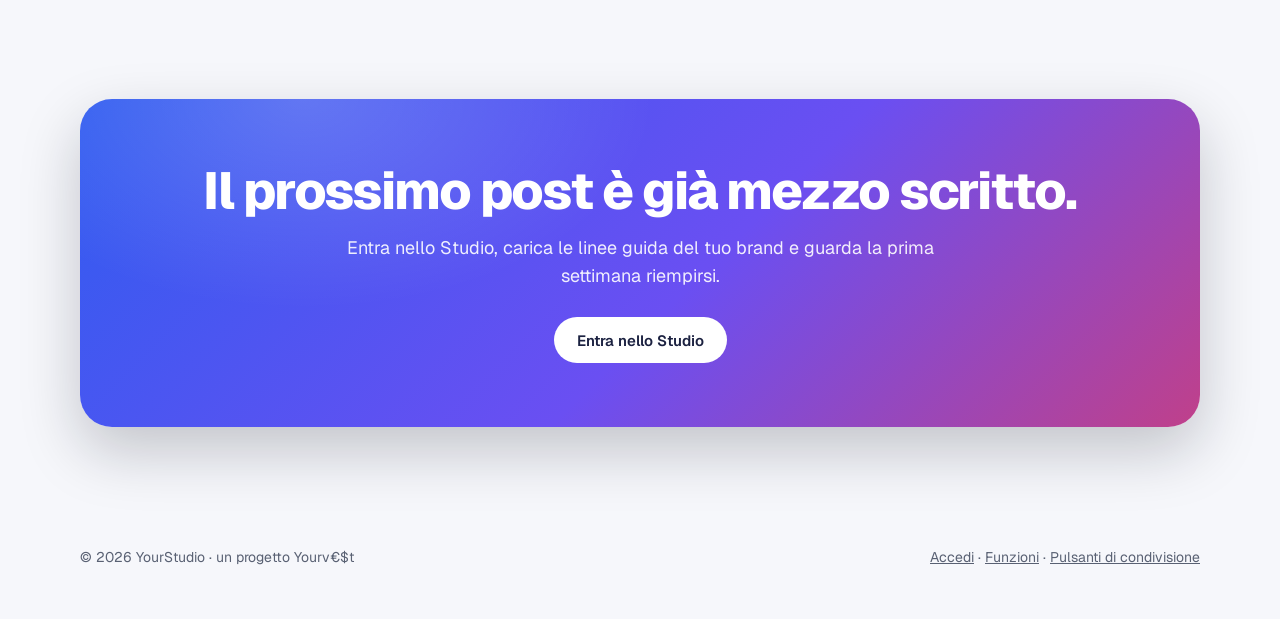
==== commit bcdeebcc: "Giro guidato, ricette AI e conteggio condivisioni dal sito Co-Authored-By: Claude Opus 5.5 <noreply@" ====
--- a/scopri.html
+++ b/scopri.html
@@ -182,7 +182,7 @@
 <section class="block" id="condivisione" style="padding-top:20px"><div class="wrap split">
   <div class="reveal"><span class="kick">Gratis</span><h2>Chi legge il tuo sito condivide al posto tuo.</h2>
     <p class="lead">Lo Studio genera i pulsanti di condivisione per il tuo sito: scegli i social, in riga o in una barra fissa sul bordo, nei colori dei social o del brand. Un solo pezzo di codice, nessun plugin.</p>
-    <ul class="list"><li>WhatsApp, Facebook, X, LinkedIn, Threads, Telegram, Bluesky, Reddit, email e copia link</li><li>Ogni visita che arriva da una condivisione è riconoscibile nelle statistiche</li><li>Funziona su WordPress, Shopify, Webflow o un sito fatto a mano</li></ul></div>
+    <ul class="list"><li>WhatsApp, Facebook, X, LinkedIn, Threads, Telegram, Bluesky, Reddit, email e copia link</li><li>Lo Studio conta ogni condivisione e ogni lettore che torna dal link condiviso, e può mostrare il contatore sui pulsanti</li><li>Funziona su WordPress, Shopify, Webflow o un sito fatto a mano</li></ul></div>
   <div class="reveal"><pre class="code" aria-label="Esempio di codice dei pulsanti"><span class="c">&lt;!-- dove vuoi i pulsanti --&gt;</span>
 <span class="k">&lt;div</span> class=<span class="s">"yv-share"</span><span class="k">&gt;</span>
   <span class="k">&lt;a</span> data-net=<span class="s">"whatsapp"</span><span class="k">&gt;</span>WhatsApp<span class="k">&lt;/a&gt;</span>
